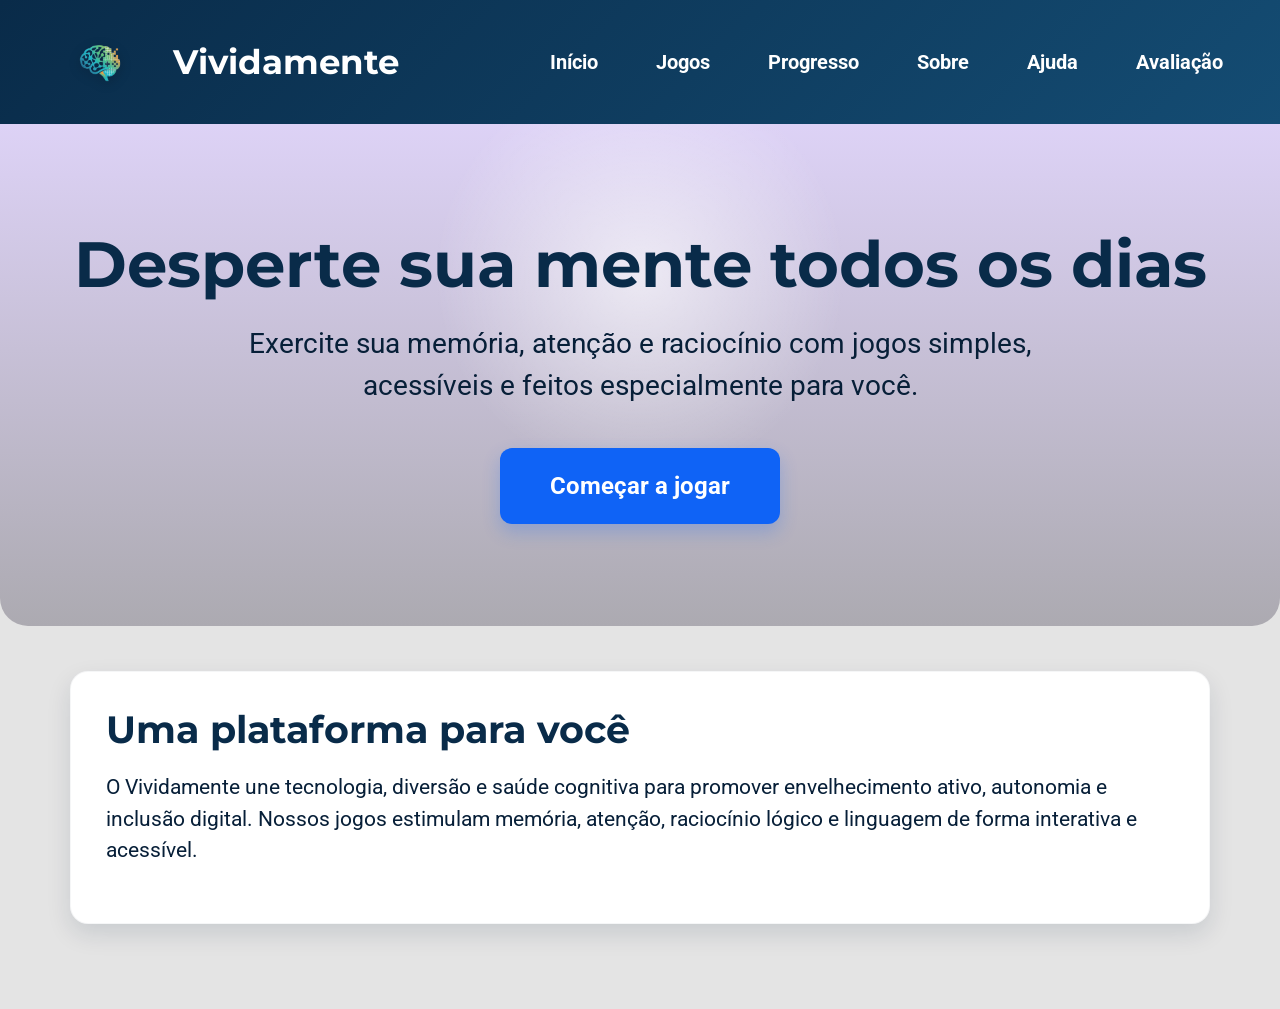
==== index.html @ 714f973c "Vividamente" ====
<!DOCTYPE html>
<html lang="pt-br">
<head>
  <meta charset="UTF-8">
  <meta name="viewport" content="width=device-width, initial-scale=1.0">
  <title>Vividamente - Desperte sua mente</title>
  <link rel="stylesheet" href="styles.css">
</head>
<body>
  <header>
    <a class="brand" href="index.html" aria-label="Vividamente - Início">
      <img src="assets/logo-vividamente.png" alt="">
      <span>Vividamente</span>
    </a>
    <nav aria-label="Menu principal">
      <ul>
        <li><a href="index.html">Início</a></li>
        <li><a href="jogos.html">Jogos</a></li>
        <li><a href="progresso.html">Progresso</a></li>
        <li><a href="sobre.html">Sobre</a></li>
        <li><a href="ajuda.html">Ajuda</a></li>
        <li><a href="avaliacao.php">Avaliação</a></li>
      </ul>
    </nav>
  </header>
  <main>
    <section class="hero">
      <h1>Desperte sua mente todos os dias</h1>
      <p>Exercite sua memória, atenção e raciocínio com jogos simples, acessíveis e feitos especialmente para você.</p>
      <a class="btn" href="jogos.html">Começar a jogar</a>
    </section>
    <div class="container">
      <div class="card">
        <h2>Uma plataforma para você</h2>
        <p>O Vividamente une tecnologia, diversão e saúde cognitiva para promover envelhecimento ativo, autonomia e inclusão digital. Nossos jogos estimulam memória, atenção, raciocínio lógico e linguagem de forma interativa e acessível.</p>
      </div>
    </div>
  </main>
</body>
</html>
---- styles.css ----
/*
 * Estilos globais para a plataforma Vividamente.
 * Paleta de cores: azul profundo, cinza claro, branco para cartoes, verde e vermelho suaves.
 * Tipografia: Montserrat/Inter/Open Sans para titulos, Roboto/Inter/Open Sans para textos.
 * Foco em acessibilidade com tamanhos de fonte grandes, alto contraste e botoes generosos.
 */

/* Importacao das fontes do Google */
@import url('https://fonts.googleapis.com/css2?family=Montserrat:wght@700&family=Inter:wght@400;700&family=Roboto:wght@400;700&display=swap');

/* Variaveis de cor para manutencao e contraste consistente */
:root {
  --color-primary: #1A5276;      /* Azul profundo */
  --color-background: #F4F6F7;   /* Cinza claro */
  --color-card: #FFFFFF;         /* Branco para cartoes */
  --color-success: #2ECC71;      /* Verde suave para feedback positivo */
  --color-error: #E74C3C;        /* Vermelho suave para erros e alertas */
  --color-text: #0D1B2A;         /* Tom escuro para textos principais */
  --color-subtext: #4A6670;      /* Tom acinzentado para subtitulos */
  --border-radius: 12px;
  --box-shadow: 0 4px 8px rgba(0, 0, 0, 0.05);
}

html, body {
  margin: 0;
  padding: 0;
  font-size: 18px; /* Corpo do texto no minimo 18px */
  font-family: 'Roboto', 'Inter', sans-serif;
  background-color: var(--color-background);
  color: var(--color-text);
}

* {
  box-sizing: border-box;
}

h1, h2, h3, h4, h5, h6 {
  font-family: 'Montserrat', 'Inter', sans-serif;
  margin: 0 0 0.5em;
  line-height: 1.2;
  color: var(--color-primary);
}

p {
  margin: 0 0 1em;
  line-height: 1.5;
  color: var(--color-text);
}

a {
  color: var(--color-primary);
  text-decoration: none;
}

header {
  background-color: var(--color-primary);
  padding: 1.2rem;
  display: flex;
  align-items: center;
  justify-content: space-between;
  color: #FFF;
}

header .logo {
  font-size: 1.5rem;
  font-weight: 700;
}

.brand {
  align-items: center;
  color: #FFF;
  display: inline-flex;
  gap: 0.65rem;
  font-family: 'Montserrat', 'Inter', sans-serif;
  font-size: 1.5rem;
  font-weight: 700;
}

.brand img {
  width: 46px;
  height: 46px;
  object-fit: contain;
  filter: drop-shadow(0 3px 6px rgba(0, 0, 0, 0.22));
}

nav ul {
  list-style: none;
  display: flex;
  gap: 1.2rem;
  margin: 0;
  padding: 0;
}

nav a {
  color: #FFF;
  font-weight: 500;
  transition: opacity 0.2s;
}

nav a:hover,
nav a:focus {
  opacity: 0.8;
}

.container {
  max-width: 1200px;
  margin: 0 auto;
  padding: 2rem 1rem;
}

/* Botoes grandes e acessiveis */
.btn {
  display: inline-block;
  background-color: var(--color-primary);
  color: #FFF;
  padding: 1rem 2rem;
  font-size: 1.1rem;
  border: none;
  border-radius: var(--border-radius);
  box-shadow: var(--box-shadow);
  cursor: pointer;
  transition: background-color 0.3s, transform 0.1s;
}

.btn:hover,
.btn:focus {
  background-color: #154360;
}

.btn:active {
  transform: translateY(1px);
}

/* Cards reutilizaveis */
.card {
  background-color: var(--color-card);
  border-radius: var(--border-radius);
  box-shadow: var(--box-shadow);
  padding: 1.5rem;
  margin-bottom: 2rem;
}

/* Layout de grade para dashboards */
.grid {
  display: grid;
  gap: 2rem;
}

/* Ajustes responsivos */
@media (min-width: 600px) {
  .grid-two {
    grid-template-columns: repeat(2, 1fr);
  }
}

@media (min-width: 900px) {
  .grid-three {
    grid-template-columns: repeat(3, 1fr);
  }
}

/* Hero Section */
.hero {
  background-color: var(--color-primary);
  color: #FFF;
  padding: 4rem 2rem;
  text-align: center;
  border-radius: 0 0 var(--border-radius) var(--border-radius);
}

.hero h1 {
  font-size: 2.5rem;
  margin-bottom: 1rem;
}

.hero p {
  font-size: 1.3rem;
  margin-bottom: 2rem;
  color: #EAF2F8;
}

.hero .btn {
  font-size: 1.2rem;
  padding: 1.2rem 2.5rem;
}

/* Dashboard de jogos */
.game-card {
  display: flex;
  flex-direction: column;
  align-items: center;
  text-align: center;
}

.game-card img,
.game-card svg {
  width: 80px;
  height: 80px;
  margin-bottom: 1rem;
  fill: var(--color-primary);
}

.game-card h3 {
  font-size: 1.5rem;
  margin-bottom: 0.5rem;
}

.game-card p {
  font-size: 1rem;
  margin-bottom: 1rem;
}

.game-card .btn {
  width: 100%;
  height: 56px; /* Altura minima de 56px conforme diretriz */
}

.checkers-card-icon {
  position: relative;
  width: 82px;
  height: 82px;
  margin-bottom: 1rem;
  background:
    linear-gradient(45deg, #E8EEF5 25%, transparent 25%),
    linear-gradient(-45deg, #E8EEF5 25%, transparent 25%),
    linear-gradient(45deg, transparent 75%, #E8EEF5 75%),
    linear-gradient(-45deg, transparent 75%, #E8EEF5 75%);
  background-color: var(--color-primary);
  background-position: 0 0, 0 41px, 41px -41px, -41px 0;
  background-size: 82px 82px;
  border-radius: 16px;
  box-shadow: var(--box-shadow);
}

.checkers-card-icon span {
  position: absolute;
  width: 28px;
  height: 28px;
  border-radius: 50%;
  box-shadow: inset 0 -4px 0 rgba(13, 27, 42, 0.18);
}

.checkers-card-icon span:first-child {
  left: 12px;
  top: 12px;
  background-color: #FFFFFF;
}

.checkers-card-icon span:last-child {
  right: 12px;
  bottom: 12px;
  background-color: #2ECC71;
}

.tic-card-icon {
  display: grid;
  grid-template-columns: repeat(2, 1fr);
  gap: 5px;
  width: 82px;
  height: 82px;
  margin-bottom: 1rem;
  padding: 7px;
  background-color: #FFF;
  border-radius: 16px;
  box-shadow: var(--box-shadow);
}

.tic-card-icon span {
  display: grid;
  place-items: center;
  background-color: #F4F6F7;
  border: 1px solid #D8E2EC;
  border-radius: 8px;
  font-size: 1.25rem;
  font-weight: 700;
}

.tic-card-icon span:nth-child(odd) {
  color: #2563EB;
}

.tic-card-icon span:nth-child(even) {
  color: #E11D48;
}

.crossword-card-icon {
  display: grid;
  grid-template-columns: repeat(3, 1fr);
  gap: 3px;
  width: 82px;
  height: 82px;
  margin-bottom: 1rem;
  padding: 6px;
  background-color: #FFF;
  border-radius: 16px;
  box-shadow: var(--box-shadow);
}

.crossword-card-icon span {
  display: grid;
  place-items: center;
  background-color: #F4F6F7;
  border: 1px solid #D8E2EC;
  border-radius: 6px;
  color: var(--color-primary);
  font-size: 1rem;
  font-weight: 700;
}

.crossword-card-icon span:empty {
  background-color: #17324D;
  border-color: #17324D;
}

.genius-card-icon {
  position: relative;
  display: grid;
  grid-template-columns: repeat(2, 1fr);
  gap: 3px;
  width: 74px;
  height: 74px;
  margin-bottom: 1rem;
  padding: 5px;
  background-color: #FFF;
  border-radius: 18px;
  box-shadow: var(--box-shadow);
}

.genius-icon-part {
  display: block;
}

.icon-red {
  background-color: #FF2D3D;
  border-radius: 14px 0 0 0;
}

.icon-green {
  background-color: #07C85C;
  border-radius: 0 14px 0 0;
}

.icon-yellow {
  background-color: #FFC400;
  border-radius: 0 0 0 14px;
}

.icon-blue {
  background-color: #2F80ED;
  border-radius: 0 0 14px 0;
}

.genius-icon-center {
  position: absolute;
  left: 50%;
  top: 50%;
  width: 24px;
  height: 24px;
  background-color: #12304A;
  border: 4px solid #FFF;
  border-radius: 50%;
  transform: translate(-50%, -50%);
}

/* Pagina do jogo da memoria */
.memory-container {
  display: flex;
  flex-direction: column;
  gap: 1rem;
  align-items: center;
}

.memory-board {
  display: grid;
  grid-template-columns: repeat(4, 1fr);
  gap: 1rem;
  max-width: 600px;
  width: 100%; /* Garante que o tabuleiro ocupe a largura disponivel */
}

.memory-card {
  width: 100%;
  padding-top: 100%; /* Quadrado responsivo */
  position: relative;
  background-color: var(--color-primary);
  border-radius: var(--border-radius);
  box-shadow: var(--box-shadow);
  cursor: pointer;
}

.memory-card .front,
.memory-card .back {
  position: absolute;
  top: 0;
  left: 0;
  right: 0;
  bottom: 0;
  display: flex;
  align-items: center;
  justify-content: center;
  font-size: 2rem;
  border-radius: var(--border-radius);
  backface-visibility: hidden;
  transition: transform 0.6s;
}

.memory-card .front {
  background-color: var(--color-card);
  transform: rotateY(180deg);
}

.memory-card.flipped .front {
  transform: rotateY(0deg);
}

.memory-card.flipped .back {
  transform: rotateY(-180deg);
}

.memory-card .back {
  background-color: var(--color-primary);
  color: #FFF;
}

/* Progresso */
.progress-grid {
  display: grid;
  gap: 2rem;
}

@media (min-width: 700px) {
  .progress-grid {
    grid-template-columns: repeat(2, 1fr);
  }
}

.progress-card {
  background-color: var(--color-card);
  border-radius: var(--border-radius);
  padding: 1.5rem;
  box-shadow: var(--box-shadow);
}

.progress-card h4 {
  margin-bottom: 0.5rem;
  font-size: 1.25rem;
  color: var(--color-primary);
}

.progress-chart {
  width: 100%;
  height: 200px;
}

/* Tabela de pilares e listas */
.list {
  list-style: none;
  padding: 0;
}

.list li {
  margin-bottom: 0.5rem;
  padding-left: 1.5rem;
  position: relative;
}

.list li::before {
  content: '\2022';
  position: absolute;
  left: 0;
  color: var(--color-primary);
  font-size: 1.5rem;
  line-height: 1;
  top: 0;
}

/* Mensagens de feedback */
.message {
  background-color: var(--color-success);
  color: #FFF;
  border-radius: var(--border-radius);
  padding: 1rem;
  margin-top: 1rem;
  text-align: center;
}

.message.error {
  background-color: var(--color-error);
}

/* Caca-Palavras Cognitivo */
.word-search-layout {
  display: grid;
  gap: 1.5rem;
}

.word-search-info {
  display: flex;
  flex-direction: column;
  gap: 1rem;
}

.word-search-info h2 {
  font-size: 1.25rem;
}

.word-search-progress {
  align-items: center;
  background-color: var(--color-background);
  border-radius: var(--border-radius);
  display: flex;
  flex-wrap: wrap;
  gap: 0.5rem;
  justify-content: space-between;
  padding: 1rem;
}

.word-search-progress span {
  color: var(--color-primary);
  font-size: 1.35rem;
  font-weight: 700;
}

.word-list {
  display: flex;
  flex-wrap: wrap;
  gap: 0.75rem;
  list-style: none;
  margin: 0;
  padding: 0;
}

.word-list li {
  background-color: #E8EEF5;
  border-radius: 999px;
  color: #17324D;
  font-weight: 700;
  padding: 0.65rem 0.95rem;
}

.word-list li.found {
  background-color: var(--color-success);
  color: #FFF;
  text-decoration: line-through;
}

.word-message {
  margin-top: 0;
}

.word-board-card {
  overflow-x: auto;
}

.word-grid {
  display: grid;
  gap: 0.35rem;
  grid-template-columns: repeat(var(--word-grid-size), minmax(34px, 1fr));
  min-width: 520px;
  touch-action: none;
  user-select: none;
}

.word-cell {
  align-items: center;
  aspect-ratio: 1;
  background-color: #FFF;
  border: 2px solid #D8E2EC;
  border-radius: 10px;
  color: var(--color-text);
  cursor: pointer;
  display: flex;
  font-size: 1.2rem;
  font-weight: 700;
  justify-content: center;
  min-height: 42px;
  transition: background-color 0.2s, border-color 0.2s, color 0.2s, transform 0.15s;
}

.word-cell:hover,
.word-cell:focus {
  border-color: var(--color-primary);
  outline: none;
}

.word-cell.selected {
  background-color: var(--color-primary);
  border-color: var(--color-primary);
  color: #FFF;
  transform: scale(1.04);
}

.word-cell.found {
  background-color: var(--color-success);
  border-color: var(--color-success);
  color: #FFF;
}

/* Damas Cognitivo */
.checkers-layout {
  display: grid;
  gap: 1.5rem;
}

.checkers-info {
  display: flex;
  flex-direction: column;
  gap: 1rem;
}

.checkers-actions {
  display: grid;
  gap: 0.75rem;
}

.checkers-actions .btn {
  min-height: 56px;
  width: 100%;
}

.checkers-stats,
.checkers-score {
  display: grid;
  gap: 0.75rem;
}

.checkers-stats div,
.checkers-score div {
  background-color: var(--color-background);
  border-radius: var(--border-radius);
  padding: 1rem;
}

.checkers-stats strong,
.checkers-score strong {
  color: var(--color-subtext);
  display: block;
  font-size: 0.95rem;
  margin-bottom: 0.25rem;
}

.checkers-stats span,
.checkers-score span {
  color: var(--color-primary);
  font-size: 1.35rem;
  font-weight: 700;
}

.checkers-message {
  margin-top: 0;
}

.checkers-board-card {
  overflow-x: auto;
}

.checkers-board {
  display: grid;
  grid-template-columns: repeat(8, 1fr);
  width: min(100%, 680px);
  min-width: 420px;
  margin: 0 auto;
  overflow: hidden;
  border: 6px solid var(--color-primary);
  border-radius: var(--border-radius);
  box-shadow: var(--box-shadow);
}

.checkers-square {
  position: relative;
  display: grid;
  place-items: center;
  aspect-ratio: 1;
  border: 0;
  cursor: pointer;
  min-height: 52px;
  padding: 0;
}

.checkers-square.light {
  background-color: #EAF2F8;
}

.checkers-square.dark {
  background-color: #6D8390;
}

.checkers-square.selected {
  box-shadow: inset 0 0 0 5px #FFC400;
}

.checkers-square.possible-move::after,
.checkers-square.capture-move::after {
  content: '';
  width: 34%;
  height: 34%;
  border-radius: 50%;
  background-color: rgba(46, 204, 113, 0.85);
}

.checkers-square.capture-move::after {
  background-color: rgba(231, 76, 60, 0.88);
  box-shadow: 0 0 0 8px rgba(231, 76, 60, 0.2);
}

.checker-piece {
  display: grid;
  place-items: center;
  width: 72%;
  height: 72%;
  border-radius: 50%;
  color: #FFF;
  font-size: 1rem;
  font-weight: 700;
  box-shadow: inset 0 -8px 0 rgba(13, 27, 42, 0.22), 0 4px 8px rgba(13, 27, 42, 0.2);
}

.checker-piece.player {
  background-color: var(--color-primary);
  border: 4px solid #D8E2EC;
}

.checker-piece.computer {
  background-color: #FFFFFF;
  border: 4px solid #17324D;
  color: #17324D;
}

.checker-piece.king::before {
  content: 'D';
}

@media (min-width: 900px) {
  .checkers-layout {
    align-items: start;
    grid-template-columns: minmax(280px, 360px) 1fr;
  }

  .checkers-actions,
  .checkers-stats,
  .checkers-score {
    grid-template-columns: repeat(2, 1fr);
  }
}

@media (max-width: 640px) {
  .checkers-board {
    min-width: 360px;
  }

  .checkers-square {
    min-height: 45px;
  }
}

/* Jogo da Velha Cognitivo */
.tic-shell {
  display: flex;
  justify-content: center;
}

.tic-panel {
  width: min(100%, 430px);
  background: linear-gradient(180deg, #FDFDFD 0%, #E5E7EC 100%);
  border-radius: 34px;
  box-shadow: 0 16px 32px rgba(13, 27, 42, 0.16);
  padding: 1.4rem;
  text-align: center;
}

.tic-badge {
  display: inline-block;
  background-color: #6C63FF;
  border: 3px solid #FFF;
  border-radius: 999px;
  box-shadow: var(--box-shadow);
  color: #FFF;
  font-size: 0.85rem;
  font-weight: 700;
  margin-bottom: 1rem;
  padding: 0.2rem 0.9rem;
}

.tic-panel h1 {
  font-size: 1.7rem;
  margin-bottom: 0.35rem;
}

.tic-panel p {
  font-size: 1rem;
  margin-bottom: 1rem;
}

.tic-turn {
  width: min(100%, 220px);
  margin: 0 auto 1rem;
  background-color: #FFF;
  border-radius: 16px;
  box-shadow: var(--box-shadow);
  padding: 0.8rem;
}

.tic-turn strong,
.tic-difficulty span {
  color: var(--color-subtext);
  display: block;
  font-size: 0.95rem;
  margin-bottom: 0.25rem;
}

.tic-turn span {
  color: var(--color-primary);
  font-size: 1.25rem;
  font-weight: 700;
}

.tic-board {
  display: grid;
  grid-template-columns: repeat(3, 1fr);
  gap: 8px;
  width: min(100%, 330px);
  aspect-ratio: 1;
  margin: 0 auto 1rem;
  padding: 12px;
  background-color: #FFF;
  border-radius: 28px;
  box-shadow: 0 10px 24px rgba(13, 27, 42, 0.12);
}

.tic-cell {
  display: grid;
  place-items: center;
  min-height: 86px;
  background-color: #F8FAFC;
  border: 2px solid #D8E2EC;
  border-radius: 10px;
  cursor: pointer;
  font-size: 2.4rem;
  font-weight: 700;
  transition: background-color 0.2s, border-color 0.2s, transform 0.15s;
}

.tic-cell:hover,
.tic-cell:focus {
  border-color: var(--color-primary);
  outline: none;
  transform: scale(1.02);
}

.tic-cell:disabled {
  cursor: not-allowed;
}

.tic-cell.x {
  color: #2563EB;
}

.tic-cell.o {
  color: #E11D48;
}

.tic-cell.winner {
  background-color: #D5F5E3;
  border-color: var(--color-success);
}

.tic-message {
  margin: 0 0 0.9rem;
}

.tic-new-game {
  width: 100%;
  min-height: 56px;
  margin-bottom: 0.75rem;
  background-color: #00A84F;
}

.tic-new-game:hover,
.tic-new-game:focus {
  background-color: #008F43;
}

.tic-difficulty {
  display: block;
  background-color: #FFF;
  border-radius: 16px;
  box-shadow: var(--box-shadow);
  padding: 0.8rem;
  text-align: left;
}

.tic-difficulty select {
  width: 100%;
  min-height: 56px;
  background-color: #F4F6F7;
  border: 2px solid #D8E2EC;
  border-radius: var(--border-radius);
  color: var(--color-text);
  font-size: 1rem;
  padding: 0 0.8rem;
}

.tic-difficulty select:focus {
  border-color: var(--color-primary);
  outline: none;
}

@media (max-width: 420px) {
  .tic-panel {
    border-radius: 24px;
    padding: 1rem;
  }

  .tic-board {
    border-radius: 22px;
    gap: 6px;
    padding: 10px;
  }

  .tic-cell {
    font-size: 2rem;
    min-height: 76px;
  }
}

/* Palavras Cruzadas Cognitivas */
.crossword-layout {
  display: grid;
  gap: 1.5rem;
}

.crossword-info,
.crossword-clues-card {
  display: flex;
  flex-direction: column;
  gap: 1rem;
}

.crossword-actions {
  display: grid;
  gap: 0.75rem;
}

.crossword-actions .btn {
  min-height: 56px;
  width: 100%;
}

.crossword-stats {
  display: grid;
  gap: 0.75rem;
}

.crossword-stats div {
  background-color: var(--color-background);
  border-radius: var(--border-radius);
  padding: 1rem;
}

.crossword-stats strong {
  color: var(--color-subtext);
  display: block;
  font-size: 0.95rem;
  margin-bottom: 0.25rem;
}

.crossword-stats span {
  color: var(--color-primary);
  font-size: 1.3rem;
  font-weight: 700;
}

.crossword-message {
  margin-top: 0;
}

.crossword-clues-card h2 {
  font-size: 1.25rem;
  margin-bottom: 0;
}

.crossword-clues {
  display: grid;
  gap: 0.75rem;
  margin: 0;
  padding-left: 1.25rem;
}

.crossword-clues li::marker {
  color: var(--color-primary);
  font-weight: 700;
}

.crossword-clues button {
  width: 100%;
  background-color: #F4F6F7;
  border: 2px solid transparent;
  border-radius: var(--border-radius);
  color: var(--color-text);
  cursor: pointer;
  font-size: 1rem;
  padding: 0.85rem;
  text-align: left;
}

.crossword-clues button strong,
.crossword-clues button span {
  display: block;
}

.crossword-clues button strong {
  color: var(--color-primary);
  margin-bottom: 0.25rem;
}

.crossword-clues li.active button {
  border-color: var(--color-primary);
  background-color: #EAF2F8;
}

.crossword-clues li.completed button {
  background-color: #D5F5E3;
  border-color: var(--color-success);
}

.crossword-board-card {
  overflow-x: auto;
}

.crossword-grid {
  display: grid;
  grid-template-columns: repeat(var(--crossword-size), 42px);
  gap: 4px;
  min-width: max-content;
}

.crossword-cell {
  position: relative;
  width: 42px;
  height: 42px;
  background-color: #FFF;
  border: 2px solid #D8E2EC;
  border-radius: 7px;
}

.crossword-cell.blocked {
  background-color: #17324D;
  border-color: #17324D;
}

.crossword-cell.active {
  background-color: #EAF2F8;
  border-color: var(--color-primary);
}

.crossword-cell.correct {
  background-color: #D5F5E3;
  border-color: var(--color-success);
}

.crossword-cell.incorrect {
  background-color: #FADBD8;
  border-color: var(--color-error);
}

.crossword-cell input {
  width: 100%;
  height: 100%;
  background-color: transparent;
  border: 0;
  color: var(--color-text);
  font-size: 1.25rem;
  font-weight: 700;
  padding: 0;
  text-align: center;
  text-transform: uppercase;
}

.crossword-cell input:focus {
  outline: 4px solid rgba(26, 82, 118, 0.2);
  outline-offset: 0;
}

.crossword-number {
  position: absolute;
  left: 4px;
  top: 2px;
  color: var(--color-subtext);
  font-size: 0.62rem;
  font-weight: 700;
  line-height: 1;
  z-index: 1;
}

@media (min-width: 980px) {
  .crossword-layout {
    align-items: start;
    grid-template-columns: minmax(280px, 360px) 1fr;
  }

  .crossword-board-card {
    grid-column: 2;
    grid-row: 1 / span 2;
  }

  .crossword-actions,
  .crossword-stats {
    grid-template-columns: repeat(2, 1fr);
  }

  .crossword-actions .btn:first-child {
    grid-column: 1 / -1;
  }
}

@media (max-width: 640px) {
  .crossword-grid {
    grid-template-columns: repeat(var(--crossword-size), 38px);
  }

  .crossword-cell {
    width: 38px;
    height: 38px;
  }

  .crossword-cell input {
    font-size: 1.05rem;
  }
}

@media (min-width: 900px) {
  .word-search-layout {
    align-items: start;
    grid-template-columns: minmax(280px, 360px) 1fr;
  }
}

@media (max-width: 640px) {
  .word-grid {
    gap: 0.25rem;
    grid-template-columns: repeat(var(--word-grid-size), 38px);
    min-width: max-content;
  }

  .word-cell {
    border-radius: 8px;
    font-size: 1rem;
    min-height: 38px;
    width: 38px;
  }
}

/* Genius Cognitivo */
.back-btn {
  margin-bottom: 1rem;
}

.genius-shell {
  display: flex;
  justify-content: center;
}

.genius-panel {
  width: min(100%, 430px);
  background: linear-gradient(180deg, #FDFDFD 0%, #E5E7EC 100%);
  border-radius: 34px;
  box-shadow: 0 16px 32px rgba(13, 27, 42, 0.16);
  padding: 1.4rem;
  text-align: center;
}

.genius-panel h1 {
  font-size: 1.8rem;
  margin-bottom: 0.3rem;
}

.genius-panel p {
  font-size: 1rem;
  margin-bottom: 1rem;
}

.genius-level-card {
  width: min(100%, 210px);
  margin: 0 auto 1rem;
  background-color: #FFF;
  border-radius: 18px;
  box-shadow: var(--box-shadow);
  padding: 0.85rem 1rem;
}

.genius-level-card span {
  display: block;
  color: var(--color-subtext);
  font-size: 0.95rem;
  margin-bottom: 0.25rem;
}

.genius-level-card strong {
  color: #2F80ED;
  display: block;
  font-size: 2.4rem;
  line-height: 1;
}

.genius-board {
  position: relative;
  display: grid;
  grid-template-columns: repeat(2, 1fr);
  gap: 8px;
  width: min(100%, 330px);
  aspect-ratio: 1;
  margin: 0 auto 1rem;
  padding: 12px;
  background-color: #FFF;
  border-radius: 44px;
  box-shadow: inset 0 0 0 1px rgba(13, 27, 42, 0.04), 0 10px 24px rgba(13, 27, 42, 0.12);
}

.genius-pad {
  min-height: 112px;
  border: 0;
  color: transparent;
  cursor: pointer;
  overflow: hidden;
  position: relative;
  transition: filter 0.25s, transform 0.2s, box-shadow 0.25s;
}

.genius-pad span {
  position: absolute;
  width: 1px;
  height: 1px;
  overflow: hidden;
  clip: rect(0, 0, 0, 0);
}

.genius-red {
  background-color: #FF2D3D;
  border-radius: 32px 0 0 0;
}

.genius-green {
  background-color: #07C85C;
  border-radius: 0 32px 0 0;
}

.genius-yellow {
  background-color: #FFC400;
  border-radius: 0 0 0 32px;
}

.genius-blue {
  background-color: #2F80ED;
  border-radius: 0 0 32px 0;
}

.genius-pad:focus {
  outline: 4px solid var(--color-primary);
  outline-offset: 3px;
  z-index: 2;
}

.genius-pad.is-active {
  filter: brightness(1.38) saturate(1.25);
  transform: scale(1.02);
  box-shadow: inset 0 0 30px rgba(255, 255, 255, 0.65);
  z-index: 1;
}

.genius-center {
  position: absolute;
  left: 50%;
  top: 50%;
  display: grid;
  place-items: center;
  width: 82px;
  height: 82px;
  background-color: #12304A;
  border: 8px solid #FFF;
  border-radius: 50%;
  color: #FFF;
  font-size: 0.72rem;
  font-weight: 700;
  letter-spacing: 0;
  transform: translate(-50%, -50%);
  z-index: 3;
}

.genius-actions {
  display: grid;
  gap: 0.75rem;
  margin-bottom: 0.8rem;
}

.genius-actions .btn {
  min-height: 56px;
  width: 100%;
}

.btn-secondary {
  background-color: #E8EEF5;
  color: #17324D;
}

.btn-secondary:hover,
.btn-secondary:focus {
  background-color: #D8E2EC;
}

.btn:disabled,
.genius-pad:disabled {
  cursor: not-allowed;
}

.genius-pad:disabled {
  opacity: 1;
}

.genius-score {
  align-items: center;
  background-color: #FFF;
  border-radius: 14px;
  color: #17324D;
  display: flex;
  gap: 0.5rem;
  justify-content: center;
  margin-bottom: 0.8rem;
  padding: 0.75rem;
}

.genius-score span {
  color: #2F80ED;
  font-size: 1.35rem;
  font-weight: 700;
}

.genius-message {
  margin-top: 0;
  font-size: 1rem;
}

@media (max-width: 420px) {
  .genius-panel {
    border-radius: 24px;
    padding: 1rem;
  }

  .genius-board {
    border-radius: 34px;
    gap: 6px;
    padding: 10px;
  }

  .genius-center {
    width: 70px;
    height: 70px;
    border-width: 7px;
  }
}

/* Atualizacao visual acessivel inspirada nos paineis do app */
:root {
  --color-primary: #092B49;
  --color-background: #E4E4E4;
  --color-card: #FFFFFF;
  --color-success: #08B84F;
  --color-error: #D64545;
  --color-text: #071F38;
  --color-subtext: #51606F;
  --color-action: #0F63F6;
  --color-action-hover: #0B4FCB;
  --color-panel: #A9A7AC;
  --color-panel-soft: #EEF4FC;
  --color-purple: #6757F5;
  --color-orange: #FF6A00;
  --border-radius: 18px;
  --box-shadow: 0 10px 24px rgba(7, 31, 56, 0.12);
}

html,
body {
  font-size: 20px;
  background-color: var(--color-background);
}

body {
  min-height: 100vh;
}

header {
  background: linear-gradient(135deg, #092B49 0%, #144C73 100%);
  box-shadow: 0 6px 18px rgba(7, 31, 56, 0.18);
  padding: 1rem clamp(1rem, 4vw, 2rem);
}

header .logo {
  font-family: 'Montserrat', 'Inter', sans-serif;
  font-size: 1.7rem;
  letter-spacing: 0;
}

.brand {
  color: #FFF;
  font-size: 1.7rem;
  letter-spacing: 0;
}

.brand:hover,
.brand:focus {
  opacity: 0.95;
}

.brand img {
  width: 120px;
  height: 84px;
  object-fit: contain;
}

nav a {
  border-radius: 999px;
  font-size: 1rem;
  font-weight: 700;
  padding: 0.55rem 0.85rem;
}

nav a:hover,
nav a:focus {
  background-color: rgba(255, 255, 255, 0.16);
  opacity: 1;
}

h1 {
  font-size: clamp(2rem, 4vw, 3rem);
}

h2 {
  font-size: clamp(1.55rem, 3vw, 2.1rem);
}

h3 {
  font-size: 1.55rem;
}

p {
  font-size: 1.05rem;
}

.container {
  max-width: 1220px;
  padding: 2.25rem clamp(1rem, 4vw, 2rem);
}

.container > h1 + p {
  color: var(--color-subtext);
  font-size: 1.15rem;
  line-height: 1.55;
  max-width: 780px;
  margin-bottom: 1.7rem;
}

.btn {
  align-items: center;
  background-color: var(--color-action);
  border-radius: 12px;
  box-shadow: 0 8px 18px rgba(15, 99, 246, 0.24);
  display: inline-flex;
  font-size: 1.05rem;
  font-weight: 700;
  justify-content: center;
  min-height: 58px;
  padding: 0.95rem 1.5rem;
}

.btn:hover,
.btn:focus {
  background-color: var(--color-action-hover);
  outline: 4px solid rgba(18, 98, 241, 0.2);
  outline-offset: 2px;
}

.btn-secondary {
  background-color: #E8EEF5;
  box-shadow: none;
  color: #17324D;
}

.btn-secondary:hover,
.btn-secondary:focus {
  background-color: #D8E2EC;
}

.card,
.progress-card {
  border: 1px solid rgba(7, 31, 56, 0.04);
  border-radius: 18px;
  box-shadow: var(--box-shadow);
  padding: clamp(1.25rem, 3vw, 1.75rem);
}

.hero {
  background:
    radial-gradient(circle at 50% 30%, rgba(255, 255, 255, 0.62), transparent 28%),
    linear-gradient(180deg, #DDD2F6 0%, #ACAAB1 100%);
  border-radius: 0 0 28px 28px;
  color: var(--color-text);
  padding: clamp(3rem, 8vw, 6rem) 1.5rem;
}

.hero h1 {
  color: var(--color-primary);
  font-size: clamp(2.3rem, 5vw, 4rem);
  margin-bottom: 1rem;
}

.hero p {
  color: var(--color-text);
  font-size: clamp(1.15rem, 2.2vw, 1.45rem);
  max-width: 860px;
  margin-left: auto;
  margin-right: auto;
}

.hero .btn {
  background-color: var(--color-action);
  color: #FFF;
  min-width: 250px;
}

.grid {
  gap: 1.5rem;
}

.game-card {
  border-radius: 20px;
  display: grid;
  grid-template-rows: auto 118px auto 1fr auto;
  justify-items: center;
  gap: 0.65rem;
  min-height: 330px;
  max-width: 320px;
  width: 100%;
  padding: 1.45rem 1.45rem 1.35rem;
  background: linear-gradient(180deg, #FFFFFF 0%, #F7F9FC 100%);
}

.game-card h3 {
  color: var(--color-primary);
  font-size: 1.35rem;
  line-height: 1.18;
  margin-bottom: 0;
  min-height: 3.55rem;
  display: grid;
  place-items: center;
  max-width: 100%;
  overflow-wrap: break-word;
  text-wrap: balance;
  text-align: center;
  width: 100%;
}

.game-card p {
  font-size: 1.05rem;
  line-height: 1.5;
  margin-bottom: 0;
  max-width: 34ch;
  padding-bottom: 0;
  text-align: center;
  width: 100%;
}

.game-card .btn {
  align-self: center;
  border-radius: 12px;
  height: 60px;
  margin-top: 0.8rem;
  width: 100%;
  max-width: 100%;
}

.game-card::before {
  content: '';
  width: 56px;
  height: 5px;
  background-color: var(--color-purple);
  border: 3px solid #FFFFFF;
  border-radius: 999px;
  box-shadow: 0 3px 0 rgba(7, 31, 56, 0.18);
  margin-bottom: 0.45rem;
}

.game-card > [aria-hidden="true"] {
  margin-top: 0.25rem;
}

.game-card > div[style*="font-size"] {
  line-height: 1;
}

.game-card .genius-card-icon,
.game-card .checkers-card-icon,
.game-card .tic-card-icon,
.game-card .crossword-card-icon {
  align-self: center;
  transform: scale(1.2);
  transform-origin: center;
  margin-bottom: 0;
}

.grid-two {
  align-items: stretch;
  grid-template-columns: repeat(auto-fit, minmax(min(100%, 280px), 320px));
  justify-content: center;
}

.crossword-game-card .crossword-card-icon,
.crossword-game-card h3,
.crossword-game-card p,
.crossword-game-card .btn {
  justify-self: center;
  margin-left: auto;
  margin-right: auto;
}

.crossword-game-card {
  align-content: start;
  background: linear-gradient(180deg, #FFFFFF 0%, #F8FAFC 100%);
  border: 1px solid #E1E8F0;
  border-radius: 18px;
  box-shadow: 0 14px 30px rgba(7, 31, 56, 0.12);
  gap: 1.05rem;
  grid-template-rows: auto auto auto 1fr auto;
  min-height: 388px;
  padding: 1.85rem 1.65rem 1.5rem;
}

.crossword-game-card::before {
  margin-bottom: 0.45rem;
}

.crossword-game-card .crossword-card-icon {
  background-color: #FFFFFF;
  border: 1px solid #E1E8F0;
  border-radius: 18px;
  box-shadow: 0 12px 26px rgba(7, 31, 56, 0.10);
  display: grid;
  gap: 5px;
  grid-template-columns: repeat(3, 1fr);
  grid-template-rows: repeat(3, 1fr);
  height: 96px;
  margin-bottom: 0.25rem;
  padding: 8px;
  transform: none;
  width: 96px;
}

.crossword-game-card .crossword-card-icon span {
  aspect-ratio: 1;
  background-color: #F7FAFC;
  border: 1px solid #D7E2EC;
  border-radius: 8px;
  color: #092B49;
  display: grid;
  font-size: 1.05rem;
  font-weight: 700;
  line-height: 1;
  place-items: center;
}

.crossword-game-card .crossword-card-icon span:empty {
  background-color: #17324D;
  border-color: #17324D;
}

.crossword-game-card h3 {
  color: #092B49;
  display: block;
  font-size: 1.45rem;
  line-height: 1.2;
  margin: 0;
  max-width: 270px;
  min-height: 0;
  text-align: center;
  width: 100%;
}

.crossword-game-card p {
  color: #0D1B2A;
  font-size: 1rem;
  line-height: 1.55;
  margin: 0;
  max-width: 250px;
  text-align: center;
  width: 100%;
}

.crossword-game-card .btn {
  align-items: center;
  background: linear-gradient(180deg, #2563EB 0%, #1E5FDB 100%);
  border-radius: 14px;
  box-shadow: 0 10px 20px rgba(37, 99, 235, 0.22);
  display: inline-flex;
  font-size: 1rem;
  font-weight: 700;
  height: 58px;
  justify-content: center;
  margin-top: 0.35rem;
  max-width: 240px;
  padding: 0 1.25rem;
  width: 100%;
}

.message {
  background-color: var(--color-success);
  border-radius: 14px;
  font-size: 1rem;
  font-weight: 700;
  line-height: 1.35;
}

.message.error {
  background-color: var(--color-error);
}

.memory-container,
.word-search-info,
.checkers-info,
.crossword-info,
.crossword-clues-card {
  gap: 1.15rem;
}

.word-search-progress,
.checkers-stats div,
.checkers-score div,
.crossword-stats div,
.tic-turn,
.genius-level-card,
.genius-score {
  background-color: var(--color-panel-soft);
  border: 1px solid rgba(7, 31, 56, 0.04);
}

.genius-panel,
.tic-panel {
  background: linear-gradient(180deg, #FDFDFD 0%, #E4E8F0 100%);
  border: 1px solid rgba(255, 255, 255, 0.7);
  box-shadow: 0 18px 36px rgba(7, 31, 56, 0.18);
}

.genius-shell,
.tic-shell {
  background-color: var(--color-panel);
  border-radius: 18px;
  padding: clamp(0.8rem, 2.5vw, 1.25rem);
}

.tic-badge,
.genius-center {
  box-shadow: 0 6px 14px rgba(7, 31, 56, 0.2);
}

.tic-badge {
  background-color: var(--color-purple);
}

.genius-panel h1,
.tic-panel h1 {
  color: var(--color-purple);
  text-transform: uppercase;
}

.tic-new-game,
.genius-actions .btn:first-child {
  background-color: var(--color-success);
  box-shadow: 0 8px 18px rgba(0, 168, 79, 0.2);
}

.tic-new-game:hover,
.tic-new-game:focus,
.genius-actions .btn:first-child:hover,
.genius-actions .btn:first-child:focus {
  background-color: #008F43;
}

.checkers-actions .btn:first-child {
  background-color: var(--color-orange);
  box-shadow: 0 8px 18px rgba(255, 106, 0, 0.18);
}

.checkers-actions .btn:first-child:hover,
.checkers-actions .btn:first-child:focus {
  background-color: #E85F00;
}

.memory-card,
.word-cell,
.checkers-square,
.tic-cell,
.crossword-cell {
  box-shadow: inset 0 -2px 0 rgba(7, 31, 56, 0.06);
}

.memory-card .front,
.memory-card .back {
  font-size: clamp(2rem, 6vw, 3rem);
}

.word-cell {
  font-size: 1.25rem;
  min-height: 48px;
}

.crossword-cell input {
  font-size: 1.35rem;
}

.checkers-board {
  border-color: var(--color-primary);
}

.checkers-square.dark {
  background-color: #A95A15;
}

.checkers-square.light {
  background-color: #FFF4D6;
}

@media (max-width: 720px) {
  header {
    align-items: flex-start;
    flex-direction: column;
    gap: 0.8rem;
  }

  nav ul {
    flex-wrap: wrap;
    gap: 0.45rem;
  }

  nav a {
    background-color: rgba(255, 255, 255, 0.12);
    display: inline-block;
  }

  html,
  body {
    font-size: 18px;
  }

  .game-card {
    grid-template-rows: auto 108px auto 1fr auto;
    min-height: 330px;
  }

  .game-card h3 {
    font-size: 1.2rem;
  }

  .crossword-game-card {
    gap: 0.9rem;
    min-height: 368px;
    padding: 1.5rem 1.25rem 1.35rem;
  }

  .crossword-game-card .crossword-card-icon {
    height: 88px;
    width: 88px;
  }

  .crossword-game-card h3 {
    font-size: 1.3rem;
  }

  .crossword-game-card p {
    font-size: 0.98rem;
    max-width: 230px;
  }

  .crossword-game-card .btn {
    height: 56px;
    max-width: 230px;
  }
}

/* Avaliacao da plataforma */
.pagina-avaliacao .form-avaliacao {
  display: flex;
  flex-direction: column;
  gap: 28px;
  max-width: 1100px;
}

.pagina-avaliacao .legenda-likert {
  background-color: #EEF4FC;
  border: 2px solid #CFDEED;
  border-radius: var(--border-radius);
  padding: clamp(1.25rem, 3vw, 1.7rem);
}

.pagina-avaliacao .legenda-likert h2 {
  font-size: 1.45rem;
  margin-bottom: 0.8rem;
}

.pagina-avaliacao .legenda-likert p {
  display: inline-block;
  font-size: 1rem;
  margin: 0.25rem 1.2rem 0.25rem 0;
}

.pagina-avaliacao .pergunta {
  background-color: #FFF;
  border: 0;
  border-radius: 18px;
  box-shadow: 0 10px 25px rgba(7, 31, 56, 0.08);
  display: flow-root;
  margin: 0;
  min-width: 0;
  padding: 28px;
}

.pagina-avaliacao .pergunta legend {
  color: #002B4F;
  display: block;
  float: left;
  font-size: 1.35rem;
  font-weight: 700;
  line-height: 1.4;
  margin-bottom: 22px;
  padding: 0;
  width: 100%;
}

.pagina-avaliacao .pergunta legend::after {
  clear: both;
  content: "";
  display: block;
}

.pagina-avaliacao .opcoes-likert {
  clear: both;
  display: grid;
  gap: 16px;
  grid-template-columns: repeat(5, minmax(0, 1fr));
  width: 100%;
}

.pagina-avaliacao .opcoes-likert label {
  align-items: center;
  background-color: #F7FBFF;
  border: 2px solid #D5E3F0;
  border-radius: 14px;
  cursor: pointer;
  display: flex;
  font-size: 1.05rem;
  gap: 10px;
  justify-content: center;
  line-height: 1.3;
  min-height: 96px;
  padding: 18px 14px;
  text-align: center;
  transition: background-color 0.2s ease, border-color 0.2s ease, box-shadow 0.2s ease, transform 0.2s ease;
}

.pagina-avaliacao .opcoes-likert label:hover {
  background-color: #EAF4FF;
  border-color: #7AB6E8;
  transform: translateY(-2px);
}

.pagina-avaliacao .opcoes-likert label:focus-within {
  border-color: var(--color-action);
  outline: 3px solid rgba(15, 99, 246, 0.18);
}

.pagina-avaliacao .opcoes-likert label:has(input[type="radio"]:checked) {
  background-color: #D9EFFF;
  border-color: #0077CC;
  box-shadow: 0 0 0 3px rgba(0, 119, 204, 0.15);
}

.pagina-avaliacao .opcoes-likert input[type="radio"] {
  accent-color: var(--color-action);
  flex-shrink: 0;
  height: 24px;
  margin: 0;
  width: 24px;
}

.pagina-avaliacao .btn-enviar-avaliacao {
  font-size: 1.2rem;
  margin: 0.7rem 0 2rem;
  min-height: 68px;
  width: min(100%, 360px);
}

@media (max-width: 980px) {
  .pagina-avaliacao header {
    align-items: flex-start;
    flex-direction: column;
    gap: 0.8rem;
  }

  .pagina-avaliacao nav ul {
    flex-wrap: wrap;
    gap: 0.45rem;
  }

  .pagina-avaliacao nav a {
    background-color: rgba(255, 255, 255, 0.12);
    display: inline-block;
  }
}

@media (max-width: 1000px) {
  .pagina-avaliacao .opcoes-likert {
    grid-template-columns: repeat(2, minmax(0, 1fr));
  }

  .pagina-avaliacao .btn-enviar-avaliacao {
    width: 100%;
  }
}

@media (max-width: 600px) {
  .pagina-avaliacao .pergunta {
    padding: 22px;
  }

  .pagina-avaliacao .pergunta legend {
    font-size: 1.2rem;
    margin-bottom: 18px;
  }

  .pagina-avaliacao .opcoes-likert {
    grid-template-columns: 1fr;
  }

  .pagina-avaliacao .opcoes-likert label {
    justify-content: flex-start;
    min-height: 70px;
    text-align: left;
  }
}
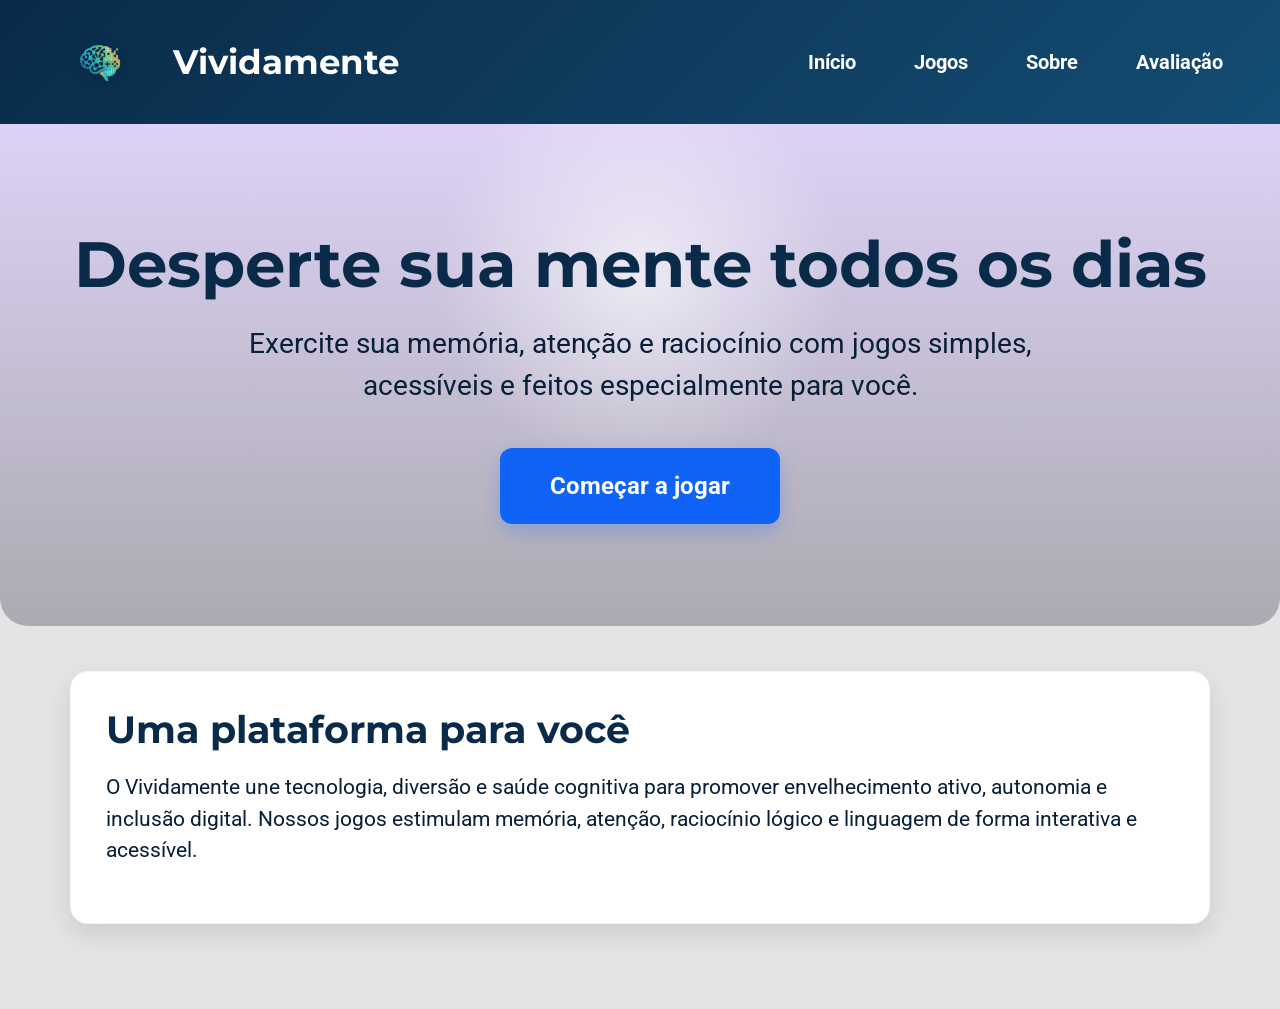
==== commit 0ccf7b99: "Commit inicial - Vividamente V4" ====
--- a/index.html
+++ b/index.html
@@ -8,18 +8,16 @@
 </head>
 <body>
   <header>
-    <a class="brand" href="index.html" aria-label="Vividamente - Início">
+    <a class="brand" href="index.html" aria-label="Vividamente - In&iacute;cio">
       <img src="assets/logo-vividamente.png" alt="">
       <span>Vividamente</span>
     </a>
     <nav aria-label="Menu principal">
       <ul>
-        <li><a href="index.html">Início</a></li>
+        <li><a href="index.html">In&iacute;cio</a></li>
         <li><a href="jogos.html">Jogos</a></li>
-        <li><a href="progresso.html">Progresso</a></li>
         <li><a href="sobre.html">Sobre</a></li>
-        <li><a href="ajuda.html">Ajuda</a></li>
-        <li><a href="avaliacao.php">Avaliação</a></li>
+        <li><a href="avaliacao.php">Avalia&ccedil;&atilde;o</a></li>
       </ul>
     </nav>
   </header>
@@ -38,3 +36,6 @@
   </main>
 </body>
 </html>
+
+
+
--- a/styles.css
+++ b/styles.css
@@ -1,4 +1,4 @@
-/*
+﻿/*
  * Estilos globais para a plataforma Vividamente.
  * Paleta de cores: azul profundo, cinza claro, branco para cartoes, verde e vermelho suaves.
  * Tipografia: Montserrat/Inter/Open Sans para titulos, Roboto/Inter/Open Sans para textos.
@@ -422,35 +422,6 @@
   color: #FFF;
 }
 
-/* Progresso */
-.progress-grid {
-  display: grid;
-  gap: 2rem;
-}
-
-@media (min-width: 700px) {
-  .progress-grid {
-    grid-template-columns: repeat(2, 1fr);
-  }
-}
-
-.progress-card {
-  background-color: var(--color-card);
-  border-radius: var(--border-radius);
-  padding: 1.5rem;
-  box-shadow: var(--box-shadow);
-}
-
-.progress-card h4 {
-  margin-bottom: 0.5rem;
-  font-size: 1.25rem;
-  color: var(--color-primary);
-}
-
-.progress-chart {
-  width: 100%;
-  height: 200px;
-}
 
 /* Tabela de pilares e listas */
 .list {
@@ -925,8 +896,10 @@
 
 /* Palavras Cruzadas Cognitivas */
 .crossword-layout {
+  align-items: start;
   display: grid;
   gap: 1.5rem;
+  grid-template-columns: minmax(0, 1fr);
 }
 
 .crossword-info,
@@ -934,6 +907,8 @@
   display: flex;
   flex-direction: column;
   gap: 1rem;
+  min-width: 0;
+  width: 100%;
 }
 
 .crossword-actions {
@@ -981,7 +956,7 @@
 
 .crossword-clues {
   display: grid;
-  gap: 0.75rem;
+  gap: 0.85rem;
   margin: 0;
   padding-left: 1.25rem;
 }
@@ -995,11 +970,13 @@
   width: 100%;
   background-color: #F4F6F7;
   border: 2px solid transparent;
-  border-radius: var(--border-radius);
+  border-radius: 12px;
   color: var(--color-text);
   cursor: pointer;
   font-size: 1rem;
-  padding: 0.85rem;
+  line-height: 1.35;
+  min-height: 74px;
+  padding: 0.9rem 1rem;
   text-align: left;
 }
 
@@ -1025,6 +1002,7 @@
 
 .crossword-board-card {
   overflow-x: auto;
+  width: 100%;
 }
 
 .crossword-grid {
@@ -1092,28 +1070,91 @@
   z-index: 1;
 }
 
-@media (min-width: 980px) {
-  .crossword-layout {
-    align-items: start;
-    grid-template-columns: minmax(280px, 360px) 1fr;
-  }
-
-  .crossword-board-card {
-    grid-column: 2;
-    grid-row: 1 / span 2;
-  }
-
-  .crossword-actions,
-  .crossword-stats {
-    grid-template-columns: repeat(2, 1fr);
-  }
-
-  .crossword-actions .btn:first-child {
-    grid-column: 1 / -1;
+.crossword-page .container {
+  max-width: min(1800px, 98vw);
+}
+
+.crossword-page {
+  overflow-x: hidden;
+}
+
+.crossword-page .crossword-info h1 {
+  line-height: 1.08;
+  overflow-wrap: anywhere;
+}
+
+@media (min-width: 1024px) {
+  .crossword-page .crossword-layout {
+    display: grid;
+    gap: 1.5rem;
+    grid-template-columns: minmax(250px, 320px) minmax(520px, 1fr) minmax(320px, 420px);
+  }
+
+  .crossword-page .crossword-info {
+    grid-column: 1 / 2;
+  }
+
+  .crossword-page .crossword-board-card {
+    grid-column: 2 / 3;
+    min-width: 0;
+  }
+
+  .crossword-page .crossword-clues-card {
+    grid-column: 3 / 4;
+    font-size: 1.06rem;
+    gap: 1.1rem;
+    max-height: calc(100vh - 130px);
+    overflow-y: auto;
+    position: sticky;
+    top: 1rem;
+    width: 100%;
+    padding: 1.25rem;
+  }
+
+  .crossword-page .crossword-actions,
+  .crossword-page .crossword-stats {
+    grid-template-columns: repeat(2, minmax(0, 1fr));
+  }
+
+  .crossword-page .crossword-clues {
+    grid-template-columns: 1fr;
+    padding-left: 1.25rem;
+  }
+
+  .crossword-page .crossword-clues button {
+    font-size: 1.05rem;
+    min-height: 82px;
+    padding: 1rem 1.1rem;
+  }
+}
+
+@media (max-width: 1023px) {
+  .crossword-page .crossword-layout {
+    grid-template-columns: minmax(0, 1fr);
+  }
+
+  .crossword-page .crossword-clues-card {
+    max-height: none;
+    position: static;
   }
 }
 
 @media (max-width: 640px) {
+  .crossword-page .container {
+    max-width: 100vw;
+    padding-inline: 0.75rem;
+  }
+
+  .crossword-page .crossword-info h1 {
+    font-size: clamp(2rem, 8.5vw, 2.8rem);
+  }
+
+  .crossword-page .crossword-board-card {
+    max-width: 100%;
+    min-width: 0;
+    padding: 1rem;
+  }
+
   .crossword-grid {
     grid-template-columns: repeat(var(--crossword-size), 38px);
   }
@@ -1381,16 +1422,25 @@
 body {
   font-size: 20px;
   background-color: var(--color-background);
+  margin: 0;
+  padding: 0;
+  width: 100%;
+  min-height: 100%;
 }
 
 body {
   min-height: 100vh;
+  margin: 0;
+  overflow-x: hidden;
 }
 
 header {
   background: linear-gradient(135deg, #092B49 0%, #144C73 100%);
   box-shadow: 0 6px 18px rgba(7, 31, 56, 0.18);
+  margin-top: 0;
   padding: 1rem clamp(1rem, 4vw, 2rem);
+  top: 0;
+  width: 100%;
 }
 
 header .logo {
@@ -1489,8 +1539,7 @@
   background-color: #D8E2EC;
 }
 
-.card,
-.progress-card {
+.card {
   border: 1px solid rgba(7, 31, 56, 0.04);
   border-radius: 18px;
   box-shadow: var(--box-shadow);
@@ -1599,11 +1648,100 @@
 .game-card .genius-card-icon,
 .game-card .checkers-card-icon,
 .game-card .tic-card-icon,
-.game-card .crossword-card-icon {
+.game-card .crossword-card-icon,
+.game-card .memory-card-icon,
+.game-card .wordsearch-card-icon,
+.game-card .memory-card-illustration {
   align-self: center;
   transform: scale(1.2);
   transform-origin: center;
   margin-bottom: 0;
+}
+
+.memory-card-illustration {
+  display: block;
+  height: 92px;
+  width: 92px;
+}
+
+.memory-card-icon {
+  display: grid;
+  grid-template-columns: repeat(2, 1fr);
+  gap: 8px;
+  width: 82px;
+  height: 82px;
+  margin-bottom: 1rem;
+  padding: 8px;
+  background-color: #FFFFFF;
+  border-radius: 16px;
+  box-shadow: var(--box-shadow);
+}
+
+.memory-card-icon span {
+  display: block;
+  width: 100%;
+  height: 100%;
+  border-radius: 8px;
+  box-shadow: inset 0 -2px 0 rgba(7, 31, 56, 0.12);
+  position: relative;
+}
+
+.memory-card-icon span:first-child {
+  background-color: #5AA0E6;
+}
+
+.memory-card-icon span:last-child {
+  background-color: #E87695;
+}
+
+.memory-card-icon span:first-child::after {
+  content: '';
+  position: absolute;
+  left: 50%;
+  top: 50%;
+  width: 0;
+  height: 0;
+  border-left: 11px solid transparent;
+  border-right: 11px solid transparent;
+  border-bottom: 18px solid #F4D88B;
+  transform: translate(-50%, -40%);
+}
+
+.memory-card-icon span:last-child::after {
+  content: '';
+  position: absolute;
+  left: 50%;
+  top: 50%;
+  width: 22px;
+  height: 22px;
+  background-color: #67C7A8;
+  border-radius: 4px;
+  transform: translate(-50%, -50%);
+}
+
+.wordsearch-card-icon {
+  display: grid;
+  grid-template-columns: repeat(2, 1fr);
+  gap: 6px;
+  width: 82px;
+  height: 82px;
+  margin-bottom: 1rem;
+  padding: 8px;
+  background-color: #FFFFFF;
+  border-radius: 16px;
+  box-shadow: var(--box-shadow);
+}
+
+.wordsearch-card-icon span {
+  align-items: center;
+  background-color: #EEF4FC;
+  border: 1px solid #D7E2EC;
+  border-radius: 8px;
+  color: #092B49;
+  display: flex;
+  font-size: 0.95rem;
+  font-weight: 700;
+  justify-content: center;
 }
 
 .grid-two {
@@ -2043,3 +2181,274 @@
     text-align: left;
   }
 }
+
+/* Correção de layout no topo da página de avaliação:
+ * garante que o header fique colado no topo sem faixa branca/cinza.
+ */
+.pagina-avaliacao {
+  margin: 0 !important;
+  min-height: 100%;
+  overflow-x: hidden;
+  padding: 0 !important;
+  width: 100%;
+}
+
+.pagina-avaliacao main,
+.pagina-avaliacao .container {
+  margin-top: 0 !important;
+  padding-top: 0;
+}
+
+.pagina-avaliacao > header {
+  margin-top: 0 !important;
+  top: 0;
+}
+
+/* Navbar administrativa compartilhada (Bootstrap). */
+.navbar .container-md {
+  align-items: center;
+  display: flex;
+  gap: 1rem;
+  justify-content: space-between;
+}
+
+.navbar .navbar-nav {
+  align-items: center;
+  flex-direction: row;
+  flex-wrap: wrap;
+  gap: 0.35rem 1rem;
+  justify-content: flex-end;
+}
+
+.navbar .nav-link {
+  white-space: nowrap;
+}
+
+@media (max-width: 640px) {
+  .navbar .container-md {
+    align-items: flex-start;
+    flex-direction: column;
+  }
+
+  .navbar .navbar-nav {
+    justify-content: flex-start;
+    width: 100%;
+  }
+}
+
+/* Ajustes gerais para mobile sem impactar desktop */
+@media (max-width: 900px) {
+  body {
+    overflow-x: hidden;
+  }
+
+  .container {
+    max-width: 100%;
+    padding: 1rem 0.85rem;
+  }
+
+  main .card {
+    margin-bottom: 1rem;
+    padding: 1rem;
+  }
+
+  .btn {
+    min-height: 52px;
+    width: 100%;
+  }
+
+  .hero {
+    border-radius: 0 0 18px 18px;
+    padding: 2rem 1rem;
+  }
+
+  .hero h1 {
+    font-size: clamp(1.8rem, 8vw, 2.3rem);
+    line-height: 1.15;
+  }
+
+  .hero p {
+    font-size: 1rem;
+  }
+}
+
+@media (max-width: 768px) {
+  header {
+    align-items: stretch;
+    flex-direction: column;
+    gap: 0.75rem;
+    padding: 0.9rem 0.8rem;
+  }
+
+  .brand {
+    font-size: 1.2rem;
+    justify-content: center;
+  }
+
+  .brand img {
+    height: 56px;
+    width: 86px;
+  }
+
+  nav {
+    width: 100%;
+  }
+
+  nav ul {
+    align-items: stretch;
+    flex-direction: column;
+    gap: 0.45rem;
+    width: 100%;
+  }
+
+  nav li {
+    width: 100%;
+  }
+
+  nav a {
+    background-color: rgba(255, 255, 255, 0.14);
+    border-radius: 10px;
+    display: block;
+    padding: 0.65rem 0.85rem;
+    text-align: center;
+    width: 100%;
+  }
+
+  h1 {
+    font-size: clamp(1.8rem, 8vw, 2.3rem);
+  }
+
+  h2 {
+    font-size: clamp(1.35rem, 6vw, 1.7rem);
+  }
+
+  p {
+    font-size: 1rem;
+  }
+
+  .grid-two,
+  .grid-three {
+    gap: 1rem;
+    grid-template-columns: 1fr;
+  }
+
+  .game-card,
+  .crossword-game-card {
+    min-height: 0;
+    width: 100%;
+  }
+
+  .game-card .btn,
+  .crossword-game-card .btn {
+    max-width: none;
+    width: 100%;
+  }
+
+  .word-search-layout,
+  .checkers-layout,
+  .crossword-layout {
+    gap: 1rem;
+    grid-template-columns: 1fr;
+  }
+
+  .crossword-page .crossword-layout {
+    display: flex;
+    flex-direction: column;
+  }
+
+  .crossword-page .crossword-info,
+  .crossword-page .crossword-board-card,
+  .crossword-page .crossword-clues-card {
+    width: 100%;
+  }
+
+  .crossword-page .crossword-clues-card {
+    max-height: none;
+    overflow: visible;
+    position: static;
+  }
+
+  .crossword-page .crossword-actions,
+  .crossword-page .crossword-stats,
+  .checkers-actions,
+  .checkers-stats,
+  .checkers-score {
+    grid-template-columns: 1fr;
+  }
+
+  .word-board-card,
+  .checkers-board-card,
+  .crossword-board-card {
+    overflow-x: auto;
+    width: 100%;
+  }
+
+  .form-control,
+  input:not([type="radio"]):not([type="checkbox"]),
+  select,
+  textarea {
+    font-size: 1rem;
+    min-height: 46px;
+    width: 100%;
+  }
+
+  .pagina-avaliacao .form-avaliacao {
+    gap: 1rem;
+  }
+
+  .pagina-avaliacao .legenda-likert p {
+    display: block;
+    margin-right: 0;
+  }
+
+  .pagina-avaliacao .pergunta {
+    padding: 1rem;
+  }
+
+  .pagina-avaliacao .pergunta legend {
+    font-size: 1.1rem;
+  }
+
+  .pagina-avaliacao .opcoes-likert {
+    gap: 0.7rem;
+    grid-template-columns: 1fr;
+  }
+
+  .pagina-avaliacao .opcoes-likert label {
+    min-height: 62px;
+  }
+
+  .navbar .container-md {
+    align-items: stretch;
+    flex-direction: column;
+    gap: 0.5rem;
+  }
+
+  .navbar .navbar-nav {
+    align-items: stretch;
+    flex-direction: column;
+    gap: 0.35rem;
+    width: 100%;
+  }
+
+  .navbar .nav-link {
+    background-color: rgba(255, 255, 255, 0.12);
+    border-radius: 8px;
+    display: block;
+    padding: 0.55rem 0.75rem;
+    text-align: center;
+  }
+
+  .table-mobile-wrap {
+    -webkit-overflow-scrolling: touch;
+    overflow-x: auto;
+    width: 100%;
+  }
+
+  .table-mobile-wrap table {
+    min-width: 680px;
+  }
+}
+
+
+
